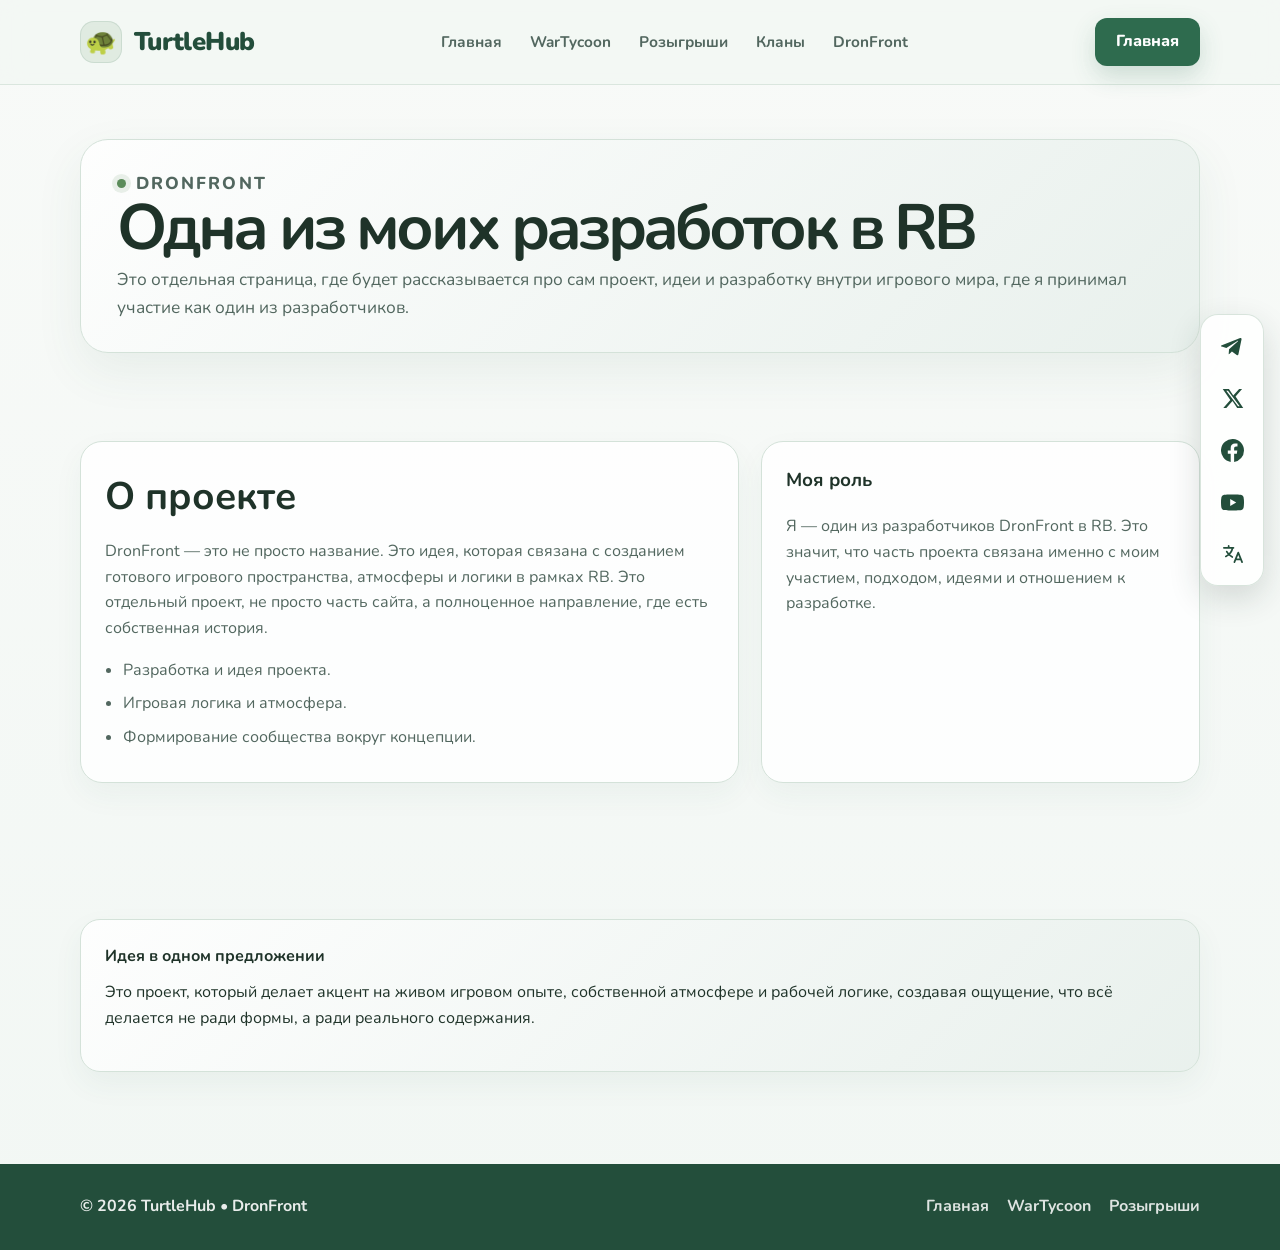
==== drontfront.html @ 0b76706e "test" ====
<!DOCTYPE html>
<html lang="ru">
<head>
  <meta charset="UTF-8" />
  <meta name="viewport" content="width=device-width, initial-scale=1.0" />
  <title>DronFront — TurtleHub</title>
  <link rel="stylesheet" href="index.css" />
  <script src="index.js" defer></script>
</head>
<body>
  <header class="site-header">
    <div class="container nav">
      <a class="brand" href="index.html" aria-label="TurtleHub главная">
        <span class="brand-mark" aria-hidden="true">🐢</span>
        <span class="brand-name">TurtleHub</span>
      </a>
      <nav class="nav-links" aria-label="Навигация">
        <a href="index.html">Главная</a>
        <a href="wartycoon.html">WarTycoon</a>
        <a href="giveaways.html">Розыгрыши</a>
        <a href="clans.html">Кланы</a>
        <a href="drontfront.html">DronFront</a>
      </nav>
      <a class="button button-primary" href="index.html">Главная</a>
    </div>
  </header>

  <main>
    <section class="page-hero">
      <div class="container">
        <div class="page-title">
          <p class="eyebrow">DronFront</p>
          <h1>Одна из моих разработок в RB</h1>
          <p>Это отдельная страница, где будет рассказывается про сам проект, идеи и разработку внутри игрового мира, где я принимал участие как один из разработчиков.</p>
        </div>
      </div>
    </section>

    <section class="section">
      <div class="container content-grid">
        <article class="article-card">
          <h2>О проекте</h2>
          <p>DronFront — это не просто название. Это идея, которая связана с созданием готового игрового пространства, атмосферы и логики в рамках RB. Это отдельный проект, не просто часть сайта, а полноценное направление, где есть собственная история.</p>
          <ul>
            <li>Разработка и идея проекта.</li>
            <li>Игровая логика и атмосфера.</li>
            <li>Формирование сообщества вокруг концепции.</li>
          </ul>
        </article>

        <aside class="side-card">
          <h3>Моя роль</h3>
          <p>Я — один из разработчиков DronFront в RB. Это значит, что часть проекта связана именно с моим участием, подходом, идеями и отношением к разработке.</p>
        </aside>
      </div>
    </section>

    <section class="section">
      <div class="container">
        <div class="dev-box">
          <strong>Идея в одном предложении</strong>
          <p>Это проект, который делает акцент на живом игровом опыте, собственной атмосфере и рабочей логике, создавая ощущение, что всё делается не ради формы, а ради реального содержания.</p>
        </div>
      </div>
    </section>
  </main>

  <footer class="site-footer">
    <div class="container footer-inner">
      <p>© <span data-current-year></span> TurtleHub • DronFront</p>
      <div class="socials">
        <a href="index.html">Главная</a>
        <a href="wartycoon.html">WarTycoon</a>
        <a href="giveaways.html">Розыгрыши</a>
      </div>
    </div>
  </footer>
  <nav class="floating-socials" aria-label="Социальные сети">
    <a class="floating-social" href="https://t.me/" target="_blank" rel="noopener noreferrer" aria-label="Telegram" title="Telegram"><svg viewBox="0 0 24 24" aria-hidden="true"><path d="M21.4 4.6 18.2 20c-.2 1.1-.9 1.4-1.8.9l-5-3.7-2.4 2.3c-.3.3-.5.5-1 .5l.4-5.1 9.3-8.4c.4-.4-.1-.6-.6-.2L5.6 13.6.7 12.1c-1.1-.3-1.1-1 .2-1.5L20 3.2c.9-.3 1.7.2 1.4 1.4Z"/></svg></a>
    <a class="floating-social" href="https://x.com/" target="_blank" rel="noopener noreferrer" aria-label="X" title="X"><svg viewBox="0 0 24 24" aria-hidden="true"><path d="M18.9 2H22l-6.8 7.8L23.2 22h-6.3L12 14.6 5.6 22H2.4l7.3-8.4L1.8 2h6.5l4.5 6.8L18.9 2Zm-1.1 18h1.7L7.3 3.9H5.5L17.8 20Z"/></svg></a>
    <a class="floating-social" href="https://www.facebook.com/" target="_blank" rel="noopener noreferrer" aria-label="Facebook" title="Facebook"><svg viewBox="0 0 24 24" aria-hidden="true"><path d="M24 12a12 12 0 1 0-13.9 11.9v-8.4H7.1V12h3V9.3c0-3 1.8-4.7 4.5-4.7 1.3 0 2.6.2 2.6.2v2.9h-1.5c-1.5 0-2 .9-2 1.9V12H17l-.5 3.5h-2.8v8.4A12 12 0 0 0 24 12Z"/></svg></a>
    <a class="floating-social" href="https://www.youtube.com/" target="_blank" rel="noopener noreferrer" aria-label="YouTube" title="YouTube"><svg viewBox="0 0 24 24" aria-hidden="true"><path d="M23.5 6.2a3 3 0 0 0-2.1-2.1C19.5 3.6 12 3.6 12 3.6s-7.5 0-9.4.5A3 3 0 0 0 .5 6.2 31 31 0 0 0 0 12a31 31 0 0 0 .5 5.8 3 3 0 0 0 2.1 2.1c1.9.5 9.4.5 9.4.5s7.5 0 9.4-.5a3 3 0 0 0 2.1-2.1A31 31 0 0 0 24 12a31 31 0 0 0-.5-5.8ZM9.6 15.6V8.4l6.3 3.6-6.3 3.6Z"/></svg></a>
    <a class="floating-social" data-translate-link href="https://translate.google.com/" target="_blank" rel="noopener noreferrer" aria-label="Перевести страницу на английский" title="Перевести страницу"><svg viewBox="0 0 24 24" aria-hidden="true"><path d="M3 5h10M8 3v2m4 0c-.5 4-3.3 7.1-7 9m1-5c1.1 2.4 3.2 4.4 5.8 5.6M14 20l4-10 4 10m-6.5-3h5"/></svg></a>
  </nav>
</body>
</html>
---- index.css ----
﻿@import url('https://fonts.googleapis.com/css2?family=Nunito:wght@400;500;600;700;800;900&display=swap');

:root {
  --bg: #F2F7F4;
  --bg-soft: #E8F0EC;
  --surface: #FFFFFF;
  --surface-alt: #F7FBF8;
  --primary: #2E6B4E;
  --primary-strong: #234E3B;
  --secondary: #5B8C5A;
  --secondary-soft: rgba(91, 140, 90, 0.12);
  --text: #1F3329;
  --muted: #52675F;
  --line: #D4E2D9;
  --shadow: rgba(46, 107, 78, 0.08);
  --font: "Nunito", "Segoe UI", sans-serif;
}

* { box-sizing: border-box; }
html { scroll-behavior: smooth; }
body {
  margin: 0;
  background: linear-gradient(180deg, #f8faf8 0%, var(--bg) 100%);
  color: var(--text);
  font-family: var(--font);
  line-height: 1.6;
}
img { max-width: 100%; display: block; }
a { color: inherit; text-decoration: none; }
button, input, textarea, select { font: inherit; }
.container { width: min(1120px, calc(100% - 32px)); margin: 0 auto; }

.site-header {
  position: sticky;
  top: 0;
  z-index: 20;
  backdrop-filter: blur(12px);
  background: rgba(242, 247, 244, 0.85);
  border-bottom: 1px solid rgba(212, 226, 217, 0.8);
}

.nav {
  display: flex; align-items: center; justify-content: space-between; gap: 24px;
  min-height: 84px;
}

.brand {
  display: inline-flex; align-items: center; gap: 12px;
  font-weight: 900; color: var(--primary-strong); letter-spacing: -0.04em;
}

.brand-mark {
  display: grid; place-items: center; width: 42px; height: 42px; border-radius: 14px;
  background: var(--secondary-soft); color: var(--primary);
  box-shadow: inset 0 0 0 1px rgba(46, 107, 78, 0.12);
  font-size: 1.6rem;
}

.brand-name { font-size: 1.6rem; }

.nav-links {
  display: flex; align-items: center; gap: 28px; color: var(--muted);
  font-weight: 700; font-size: 0.96rem;
}

.nav-links a:hover, .text-link:hover, .socials a:hover { color: var(--secondary); }

.button {
  display: inline-flex; align-items: center; justify-content: center;
  min-height: 48px; padding: 0 20px; border-radius: 12px; border: 1px solid transparent;
  font-weight: 800; transition: transform 0.2s ease, box-shadow 0.2s ease, background 0.2s ease;
}
.button:hover { transform: translateY(-2px); }

.button-primary {
  background: var(--primary); color: #fff;
  box-shadow: 0 10px 24px rgba(46, 107, 78, 0.2);
}
.button-primary:hover { background: var(--primary-strong); }

.button-secondary {
  border-color: var(--line); background: rgba(255,255,255,0.5); color: var(--text);
}

.hero { padding: 54px 0 26px; }
.hero-inner {
  display: grid; grid-template-columns: 1.1fr 0.9fr; align-items: center; gap: 36px;
  padding: 40px 48px; border: 1px solid var(--line); border-radius: 28px;
  background: linear-gradient(135deg, rgba(255,255,255,0.8), rgba(232,240,236,0.94));
  box-shadow: 0 18px 48px var(--shadow);
}

.eyebrow {
  display: inline-flex; align-items: center; gap: 10px; margin: 0 0 16px;
  color: var(--primary); font-size: 0.74rem; font-weight: 800; letter-spacing: 0.12em; text-transform: uppercase;
}
.eyebrow::before {
  content: ""; width: 9px; height: 9px; border-radius: 50%; background: var(--secondary);
  box-shadow: 0 0 0 5px rgba(91,140,90,0.12);
}
.eyebrow-dark { color: var(--primary); }

h1, h2, h3, p { margin-top: 0; }
.h1, h1 { margin-bottom: 18px; font-size: clamp(2.8rem, 5vw, 5rem); line-height: 0.95; letter-spacing: -0.06em; color: var(--text); }
h1 span { color: var(--primary); }

.lead { max-width: 560px; margin-bottom: 30px; color: var(--muted); font-size: 1.08rem; }
.hero-actions { display: flex; flex-wrap: wrap; gap: 14px; }

.hero-visual {
  position: relative; display: grid; place-items: center; min-height: 420px; border-radius: 28px;
  background: radial-gradient(circle at 30% 25%, rgba(91,140,90,0.16), transparent 25%), linear-gradient(180deg, #edf6ef 0%, #dfeee2 100%);
  border: 1px solid rgba(46,107,78,0.08); overflow: hidden;
}
.hero-visual::before, .hero-visual::after {
  content: ""; position: absolute; border-radius: 50%; border: 1px solid rgba(46,107,78,0.08);
}
.hero-visual::before { width: 270px; height: 270px; top: 50px; right: 30px; }
.hero-visual::after { width: 360px; height: 360px; bottom: -40px; left: 30px; }

.badge {
  position: absolute; top: 22px; right: 22px; padding: 10px 14px; border-radius: 999px;
  background: rgba(255,255,255,0.7); border: 1px solid rgba(46,107,78,0.08); color: var(--primary-strong);
  font-size: 0.8rem; font-weight: 800;
}

.shell-art {
  position: relative; z-index: 1; display: grid; place-items: center; width: 200px; height: 200px;
  border-radius: 44% 56% 52% 48%; background: linear-gradient(135deg, #dff1d4 0%, #9dcf8f 100%);
  box-shadow: 0 25px 60px rgba(46,107,78,0.18); border: 1px solid rgba(46,107,78,0.12); transform: rotate(-8deg);
}
.shell-emoji { font-size: 6rem; filter: drop-shadow(0 10px 12px rgba(46,107,78,0.15)); }

.section { padding: 68px 0; }
.section-header { max-width: 650px; margin-bottom: 28px; }
.section-header h2 {
  margin-bottom: 0; font-size: clamp(2rem, 4vw, 3rem); letter-spacing: -0.05em; line-height: 1.1; color: var(--text);
}

.feature-grid { display: grid; grid-template-columns: repeat(3, 1fr); gap: 22px; }
.info-card {
  padding: 22px 22px 20px; background: var(--surface); border: 1px solid var(--line); border-radius: 18px; box-shadow: 0 12px 28px var(--shadow);
}
.card-illustration {
  display: grid; place-items: center; width: 72px; height: 72px; margin-bottom: 18px; border-radius: 16px;
  font-size: 2rem; background: var(--surface-alt); border: 1px solid rgba(46,107,78,0.08);
}
.illustration-1 { background: #edf7ee; }
.illustration-2 { background: #eef6e9; }
.illustration-3 { background: #f4f8ef; }
.info-card h3 { margin-bottom: 10px; font-size: 1.3rem; color: var(--text); }
.info-card p { margin-bottom: 0; color: var(--muted); }

.gallery-section { padding-top: 36px; }
.section-header-inline {
  display: flex; align-items: end; justify-content: space-between; gap: 24px; max-width: none;
}
.text-link { color: var(--primary); font-weight: 800; }

.gallery-grid { display: grid; grid-template-columns: 1.3fr 1fr 1fr; gap: 18px; }
.gallery-item {
  position: relative; min-height: 260px; display: flex; align-items: end; padding: 20px; border-radius: 22px;
  overflow: hidden; border: 1px solid var(--line); background-size: cover; background-position: center; box-shadow: 0 14px 30px rgba(46,107,78,0.08);
}
.gallery-item::before {
  content: ""; position: absolute; inset: 0; background: linear-gradient(180deg, rgba(31,51,41,0.08), rgba(31,51,41,0.42));
}
.gallery-item span {
  position: relative; z-index: 1; color: white; font-size: 1.2rem; font-weight: 800;
}
.gallery-item-large {
  background: linear-gradient(135deg, rgba(164,206,169,0.48), rgba(46,107,78,0.38)), url('https://images.unsplash.com/photo-1546182990-dffeafbe841d?auto=format&fit=crop&w=900&q=80') center/cover no-repeat;
}
.item-two {
  background: linear-gradient(135deg, rgba(164,206,169,0.46), rgba(46,107,78,0.28)), url('https://images.unsplash.com/photo-1533227268428-f9ed0900fb3b?auto=format&fit=crop&w=700&q=80') center/cover no-repeat;
}
.item-three {
  background: linear-gradient(135deg, rgba(164,206,169,0.46), rgba(46,107,78,0.28)), url('https://images.unsplash.com/photo-1502741338009-cac2772e18bc?auto=format&fit=crop&w=700&q=80') center/cover no-repeat;
}

.split-panel {
  display: grid; grid-template-columns: 1.2fr 0.8fr; gap: 22px; padding: 28px 30px;
  border-radius: 26px; background: rgba(255,255,255,0.7); border: 1px solid var(--line); box-shadow: 0 12px 30px rgba(46,107,78,0.06);
}
.muted-copy { margin-bottom: 0; color: var(--muted); font-size: 1.05rem; }
.info-stack { display: grid; gap: 16px; }
.mini-box {
  padding: 18px 18px; border-radius: 16px; background: var(--surface-alt); border: 1px solid var(--line); display: flex; flex-direction: column; gap: 4px;
}
.mini-box strong { font-size: 1.05rem; }
.mini-box span { color: var(--muted); }

.community-section { padding-top: 52px; }
.community-box {
  display: flex; align-items: center; justify-content: space-between; gap: 20px;
  padding: 28px 30px; border-radius: 24px; border: 1px solid rgba(46,107,78,0.12);
  background: linear-gradient(135deg, rgba(255,255,255,0.82), rgba(232,240,236,0.9)); box-shadow: 0 14px 36px rgba(46,107,78,0.08);
}
.community-box h2 { margin: 0; font-size: clamp(1.8rem, 3vw, 2.6rem); letter-spacing: -0.05em; }

.site-footer { margin-top: 24px; background: var(--primary-strong); color: rgba(255,255,255,0.9); }
.footer-inner {
  display: flex; align-items: center; justify-content: space-between; gap: 20px; min-height: 86px;
}
.footer-inner p { margin: 0; font-weight: 700; }
.socials { display: flex; gap: 18px; flex-wrap: wrap; font-weight: 700; }
.socials a { color: rgba(255,255,255,0.85); }

.floating-socials {
  position: fixed;
  z-index: 30;
  top: 50%;
  right: 16px;
  display: flex;
  flex-direction: column;
  gap: 10px;
  padding: 10px;
  border: 1px solid rgba(212, 226, 217, 0.9);
  border-radius: 18px;
  background: rgba(255, 255, 255, 0.88);
  box-shadow: 0 12px 32px rgba(31, 51, 41, 0.16);
  transform: translateY(-50%);
}

.floating-social {
  display: grid;
  width: 42px;
  height: 42px;
  place-items: center;
  border-radius: 12px;
  color: var(--primary-strong);
  animation: social-float 3s ease-in-out infinite;
  transition: color 0.2s ease, background 0.2s ease, transform 0.2s ease;
}

.floating-social:nth-child(2) { animation-delay: 0.2s; }
.floating-social:nth-child(3) { animation-delay: 0.4s; }
.floating-social:nth-child(4) { animation-delay: 0.6s; }
.floating-social:nth-child(5) { animation-delay: 0.8s; }

.floating-social:hover,
.floating-social:focus-visible {
  color: var(--secondary);
  background: var(--secondary-soft);
  transform: translateX(-3px);
}

.floating-social svg {
  width: 23px;
  height: 23px;
  fill: currentColor;
}

.floating-social:last-child svg {
  fill: none;
  stroke: currentColor;
  stroke-width: 1.8;
  stroke-linecap: round;
  stroke-linejoin: round;
}

@keyframes social-float {
  0%, 100% { translate: 0 0; }
  50% { translate: 0 -4px; }
}

.page-hero {
  padding: 54px 0 20px;
}
.page-title {
  padding: 30px 36px; border: 1px solid var(--line); background: linear-gradient(135deg, rgba(255,255,255,0.8), rgba(232,240,236,0.96));
  border-radius: 28px; box-shadow: 0 18px 48px var(--shadow);
}
.page-title h1 { margin-bottom: 8px; }
.page-title p { margin-bottom: 0; color: var(--muted); font-size: 1.08rem; }

.content-grid { display: grid; grid-template-columns: 1.2fr 0.8fr; gap: 22px; }
.article-card, .side-card {
  border: 1px solid var(--line); background: rgba(255,255,255,0.86); border-radius: 22px; padding: 24px; box-shadow: 0 12px 30px rgba(46,107,78,0.05);
}
.article-card h2 { margin-bottom: 12px; font-size: clamp(1.8rem,3vw,2.5rem); }
.article-card p, .article-card li, .side-card p { color: var(--muted); }
.article-card ul { padding-left: 18px; margin: 0; }
.article-card li { margin-bottom: 8px; }

.check-list { list-style: none; padding: 0; margin: 0; display: grid; gap: 12px; }
.check-list li { display: flex; align-items: center; gap: 10px; color: var(--text); }
.check-list li::before {
  content: "✓"; display: inline-grid; place-items: center; width: 24px; height: 24px; border-radius: 50%; background: #EAF5E8; color: var(--primary); font-weight: 900;
}

.photo-strip {
  display: grid; grid-template-columns: repeat(3,1fr); gap: 14px; margin-top: 22px;
}
.photo-box {
  min-height: 180px; border-radius: 18px; position: relative; overflow: hidden; border: 1px solid var(--line); display: flex; align-items: end; padding: 14px; background-size: cover; background-position: center;
}
.photo-box::before { content: ""; position: absolute; inset: 0; background: linear-gradient(180deg, rgba(31,51,41,0.1), rgba(31,51,41,0.45)); }
.photo-box span { position: relative; z-index: 1; color: white; font-weight: 800; }
.photo-one { background: linear-gradient(135deg, rgba(164,206,169,0.3), rgba(46,107,78,0.18)), url('https://images.unsplash.com/photo-1511497584788-876760111969?auto=format&fit=crop&w=700&q=80') center/cover no-repeat; }
.photo-two { background: linear-gradient(135deg, rgba(164,206,169,0.3), rgba(46,107,78,0.18)), url('https://images.unsplash.com/photo-1529156069898-49953e39b3ac?auto=format&fit=crop&w=700&q=80') center/cover no-repeat; }
.photo-three { background: linear-gradient(135deg, rgba(164,206,169,0.3), rgba(46,107,78,0.18)), url('https://images.unsplash.com/photo-1545239351-1141bd82e8a6?auto=format&fit=crop&w=700&q=80') center/cover no-repeat; }

.clan-grid { display: grid; grid-template-columns: repeat(3,1fr); gap: 20px; }
.clan-card {
  padding: 22px; border-radius: 20px; background: rgba(255,255,255,0.88); border: 1px solid var(--line); box-shadow: 0 12px 28px var(--shadow);
}
.clan-badge {
  display: inline-flex; padding: 8px 12px; border-radius: 999px; background: rgba(91,140,90,0.12); color: var(--primary); font-weight: 800; margin-bottom: 12px;
}
.clan-card h3 { margin-bottom: 8px; font-size: 1.4rem; }
.clan-card p { margin-bottom: 14px; color: var(--muted); }
.clan-meta { display: flex; flex-wrap: wrap; gap: 8px; }
.clan-meta span {
  display: inline-flex; padding: 6px 10px; border-radius: 999px; background: #F1F7F2; border: 1px solid rgba(46,107,78,0.08); font-size: 0.8rem; color: var(--primary); font-weight: 700;
}

.dev-box {
  padding: 24px; border-radius: 20px; background: linear-gradient(135deg, rgba(255,255,255,0.85), rgba(232,240,236,0.9)); border: 1px solid var(--line);
  box-shadow: 0 12px 30px rgba(46,107,78,0.06);
}
.dev-box strong { display: block; margin-bottom: 10px; }

@media (max-width: 860px) {
  .nav { flex-wrap: wrap; justify-content: center; padding-block: 18px; }
  .nav-links { order: 3; width: 100%; justify-content: center; flex-wrap: wrap; }
  .hero-inner, .feature-grid, .gallery-grid, .split-panel, .content-grid, .clan-grid, .photo-strip { grid-template-columns: 1fr; }
  .hero-inner { padding: 28px 22px; }
  .gallery-grid { display: grid; }
  .section-header-inline, .community-box { display: grid; }
  .community-box { justify-content: flex-start; }
}

@media (max-width: 560px) {
  .nav .button { width: auto; }
  .hero-actions .button, .community-box > .button { width: 100%; }
  .hero-actions { flex-direction: column; align-items: stretch; }
  .footer-inner { flex-direction: column; justify-content: center; text-align: center; padding: 18px 0; }
  .floating-socials { right: 8px; gap: 6px; padding: 7px; }
  .floating-social { width: 36px; height: 36px; }
  .floating-social svg { width: 20px; height: 20px; }
}

@media (prefers-reduced-motion: reduce) {
  html { scroll-behavior: auto; }
  *, *::before, *::after { transition-duration: 0.01ms !important; animation-duration: 0.01ms !important; animation-iteration-count: 1 !important; }
}
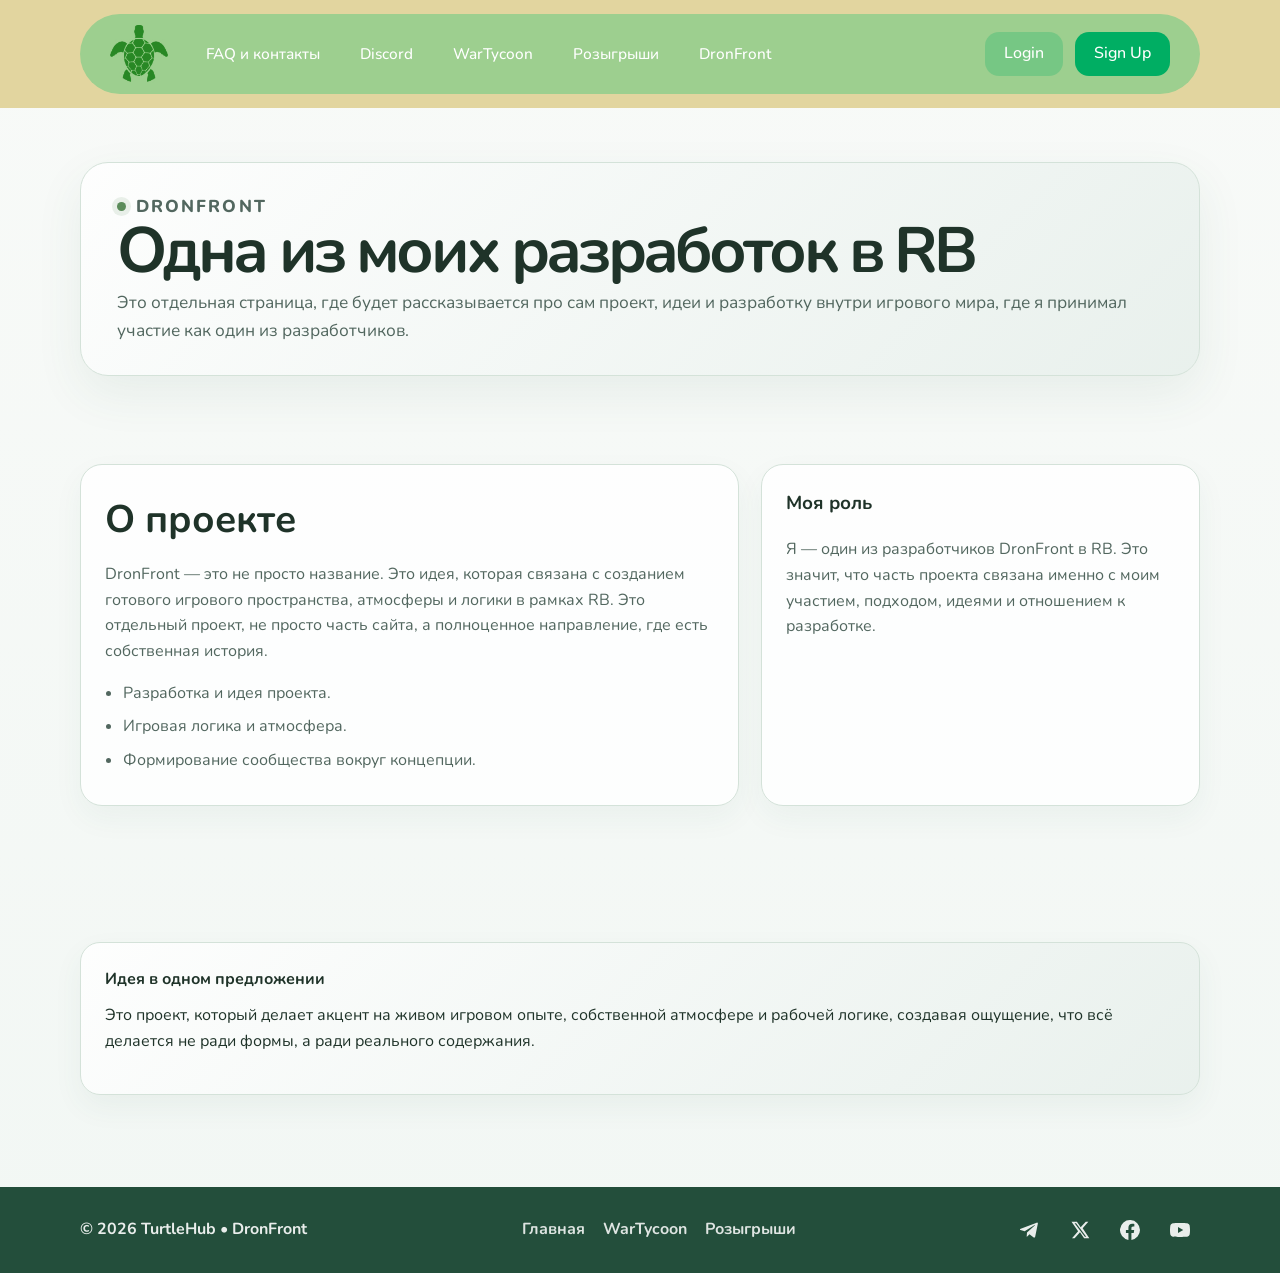
==== commit 859ea05b: "bug: fixed the issue with the giveaways page not loading properly and updated the index page with ne" ====
--- a/drontfront.html
+++ b/drontfront.html
@@ -4,24 +4,33 @@
   <meta charset="UTF-8" />
   <meta name="viewport" content="width=device-width, initial-scale=1.0" />
   <title>DronFront — TurtleHub</title>
-  <link rel="stylesheet" href="index.css" />
-  <script src="index.js" defer></script>
+  <link rel="stylesheet" href="drontfront.css" />
+  <script type="module" src="drontfront.js"></script>
 </head>
 <body>
   <header class="site-header">
     <div class="container nav">
-      <a class="brand" href="index.html" aria-label="TurtleHub главная">
-        <span class="brand-mark" aria-hidden="true">🐢</span>
-        <span class="brand-name">TurtleHub</span>
+      <a class="brand" href="Index.html" aria-label="TurtleHub главная">
+        <img class="brand-mark" src="./Turtle_logo1.jpg" alt="" width="58" height="58" />
       </a>
-      <nav class="nav-links" aria-label="Навигация">
-        <a href="index.html">Главная</a>
-        <a href="wartycoon.html">WarTycoon</a>
-        <a href="giveaways.html">Розыгрыши</a>
-        <a href="clans.html">Кланы</a>
-        <a href="drontfront.html">DronFront</a>
-      </nav>
-      <a class="button button-primary" href="index.html">Главная</a>
+      <button class="menu-toggle" type="button" data-menu-toggle aria-controls="site-navigation"
+        aria-expanded="false" aria-label="Открыть меню">
+        <span></span><span></span><span></span>
+      </button>
+      <div class="nav-menu" id="site-navigation" data-nav-menu>
+        <nav class="nav-links" aria-label="Навигация">
+          <a href="Index.html#faq">FAQ и контакты</a>
+          <a href="https://discord.gg/Zry3S6BJYK" target="_blank" rel="noopener noreferrer">Discord</a>
+          <a href="wartycoon.html">WarTycoon</a>
+          <a href="giveaways.html">Розыгрыши</a>
+          <a href="drontfront.html">DronFront</a>
+        </nav>
+        <div class="auth-actions" data-auth-buttons>
+          <a class="button button-login" href="Index.html?auth=login" data-open-login>Login</a>
+          <a class="button button-primary" href="Index.html?auth=register" data-open-registration>Sign Up</a>
+        </div>
+        <button class="button button-primary auth-logout" type="button" data-auth-logout hidden>Выйти</button>
+      </div>
     </div>
   </header>
 
@@ -73,14 +82,20 @@
         <a href="wartycoon.html">WarTycoon</a>
         <a href="giveaways.html">Розыгрыши</a>
       </div>
+      <nav class="footer-socials" aria-label="Социальные сети">
+        <a class="footer-social" href="https://t.me/" target="_blank" rel="noopener noreferrer" aria-label="Telegram" title="Telegram"><svg viewBox="0 0 24 24" aria-hidden="true"><path d="M21.4 4.6 18.2 20c-.2 1.1-.9 1.4-1.8.9l-5-3.7-2.4 2.3c-.3.3-.5.5-1 .5l.4-5.1 9.3-8.4c.4-.4-.1-.6-.6-.2L5.6 13.6.7 12.1c-1.1-.3-1.1-1 .2-1.5L20 3.2c.9-.3 1.7.2 1.4 1.4Z"/></svg></a>
+        <a class="footer-social" href="https://x.com/" target="_blank" rel="noopener noreferrer" aria-label="X" title="X"><svg viewBox="0 0 24 24" aria-hidden="true"><path d="M18.9 2H22l-6.8 7.8L23.2 22h-6.3L12 14.6 5.6 22H2.4l7.3-8.4L1.8 2h6.5l4.5 6.8L18.9 2Zm-1.1 18h1.7L7.3 3.9H5.5L17.8 20Z"/></svg></a>
+        <a class="footer-social" href="https://www.facebook.com/" target="_blank" rel="noopener noreferrer" aria-label="Facebook" title="Facebook"><svg viewBox="0 0 24 24" aria-hidden="true"><path d="M24 12a12 12 0 1 0-13.9 11.9v-8.4H7.1V12h3V9.3c0-3 1.8-4.7 4.5-4.7 1.3 0 2.6.2 2.6.2v2.9h-1.5c-1.5 0-2 .9-2 1.9V12H17l-.5 3.5h-2.8v8.4A12 12 0 0 0 24 12Z"/></svg></a>
+        <a class="footer-social" href="https://www.youtube.com/" target="_blank" rel="noopener noreferrer" aria-label="YouTube" title="YouTube"><svg viewBox="0 0 24 24" aria-hidden="true"><path d="M23.5 6.2a3 3 0 0 0-2.1-2.1C19.5 3.6 12 3.6 12 3.6s-7.5 0-9.4.5A3 3 0 0 0 .5 6.2 31 31 0 0 0 0 12a31 31 0 0 0 .5 5.8 3 3 0 0 0 2.1 2.1c1.9.5 9.4.5 9.4.5s7.5 0 9.4-.5a3 3 0 0 0 2.1-2.1A31 31 0 0 0 24 12a31 31 0 0 0-.5-5.8ZM9.6 15.6V8.4l6.3 3.6-6.3 3.6Z"/></svg></a>
+      </nav>
     </div>
   </footer>
-  <nav class="floating-socials" aria-label="Социальные сети">
+  <!-- <nav class="floating-socials" aria-label="Социальные сети">
     <a class="floating-social" href="https://t.me/" target="_blank" rel="noopener noreferrer" aria-label="Telegram" title="Telegram"><svg viewBox="0 0 24 24" aria-hidden="true"><path d="M21.4 4.6 18.2 20c-.2 1.1-.9 1.4-1.8.9l-5-3.7-2.4 2.3c-.3.3-.5.5-1 .5l.4-5.1 9.3-8.4c.4-.4-.1-.6-.6-.2L5.6 13.6.7 12.1c-1.1-.3-1.1-1 .2-1.5L20 3.2c.9-.3 1.7.2 1.4 1.4Z"/></svg></a>
     <a class="floating-social" href="https://x.com/" target="_blank" rel="noopener noreferrer" aria-label="X" title="X"><svg viewBox="0 0 24 24" aria-hidden="true"><path d="M18.9 2H22l-6.8 7.8L23.2 22h-6.3L12 14.6 5.6 22H2.4l7.3-8.4L1.8 2h6.5l4.5 6.8L18.9 2Zm-1.1 18h1.7L7.3 3.9H5.5L17.8 20Z"/></svg></a>
     <a class="floating-social" href="https://www.facebook.com/" target="_blank" rel="noopener noreferrer" aria-label="Facebook" title="Facebook"><svg viewBox="0 0 24 24" aria-hidden="true"><path d="M24 12a12 12 0 1 0-13.9 11.9v-8.4H7.1V12h3V9.3c0-3 1.8-4.7 4.5-4.7 1.3 0 2.6.2 2.6.2v2.9h-1.5c-1.5 0-2 .9-2 1.9V12H17l-.5 3.5h-2.8v8.4A12 12 0 0 0 24 12Z"/></svg></a>
     <a class="floating-social" href="https://www.youtube.com/" target="_blank" rel="noopener noreferrer" aria-label="YouTube" title="YouTube"><svg viewBox="0 0 24 24" aria-hidden="true"><path d="M23.5 6.2a3 3 0 0 0-2.1-2.1C19.5 3.6 12 3.6 12 3.6s-7.5 0-9.4.5A3 3 0 0 0 .5 6.2 31 31 0 0 0 0 12a31 31 0 0 0 .5 5.8 3 3 0 0 0 2.1 2.1c1.9.5 9.4.5 9.4.5s7.5 0 9.4-.5a3 3 0 0 0 2.1-2.1A31 31 0 0 0 24 12a31 31 0 0 0-.5-5.8ZM9.6 15.6V8.4l6.3 3.6-6.3 3.6Z"/></svg></a>
     <a class="floating-social" data-translate-link href="https://translate.google.com/" target="_blank" rel="noopener noreferrer" aria-label="Перевести страницу на английский" title="Перевести страницу"><svg viewBox="0 0 24 24" aria-hidden="true"><path d="M3 5h10M8 3v2m4 0c-.5 4-3.3 7.1-7 9m1-5c1.1 2.4 3.2 4.4 5.8 5.6M14 20l4-10 4 10m-6.5-3h5"/></svg></a>
-  </nav>
+  </nav> -->
 </body>
 </html>
--- a/drontfront.css
+++ b/drontfront.css
@@ -0,0 +1,8 @@
+@import url("./common.css");
+
+.dev-box {
+  padding: 24px; border-radius: 20px;
+  background: linear-gradient(135deg, rgba(255,255,255,0.85), rgba(232,240,236,0.9));
+  border: 1px solid var(--line); box-shadow: 0 12px 30px rgba(46,107,78,0.06);
+}
+.dev-box strong { display: block; margin-bottom: 10px; }
